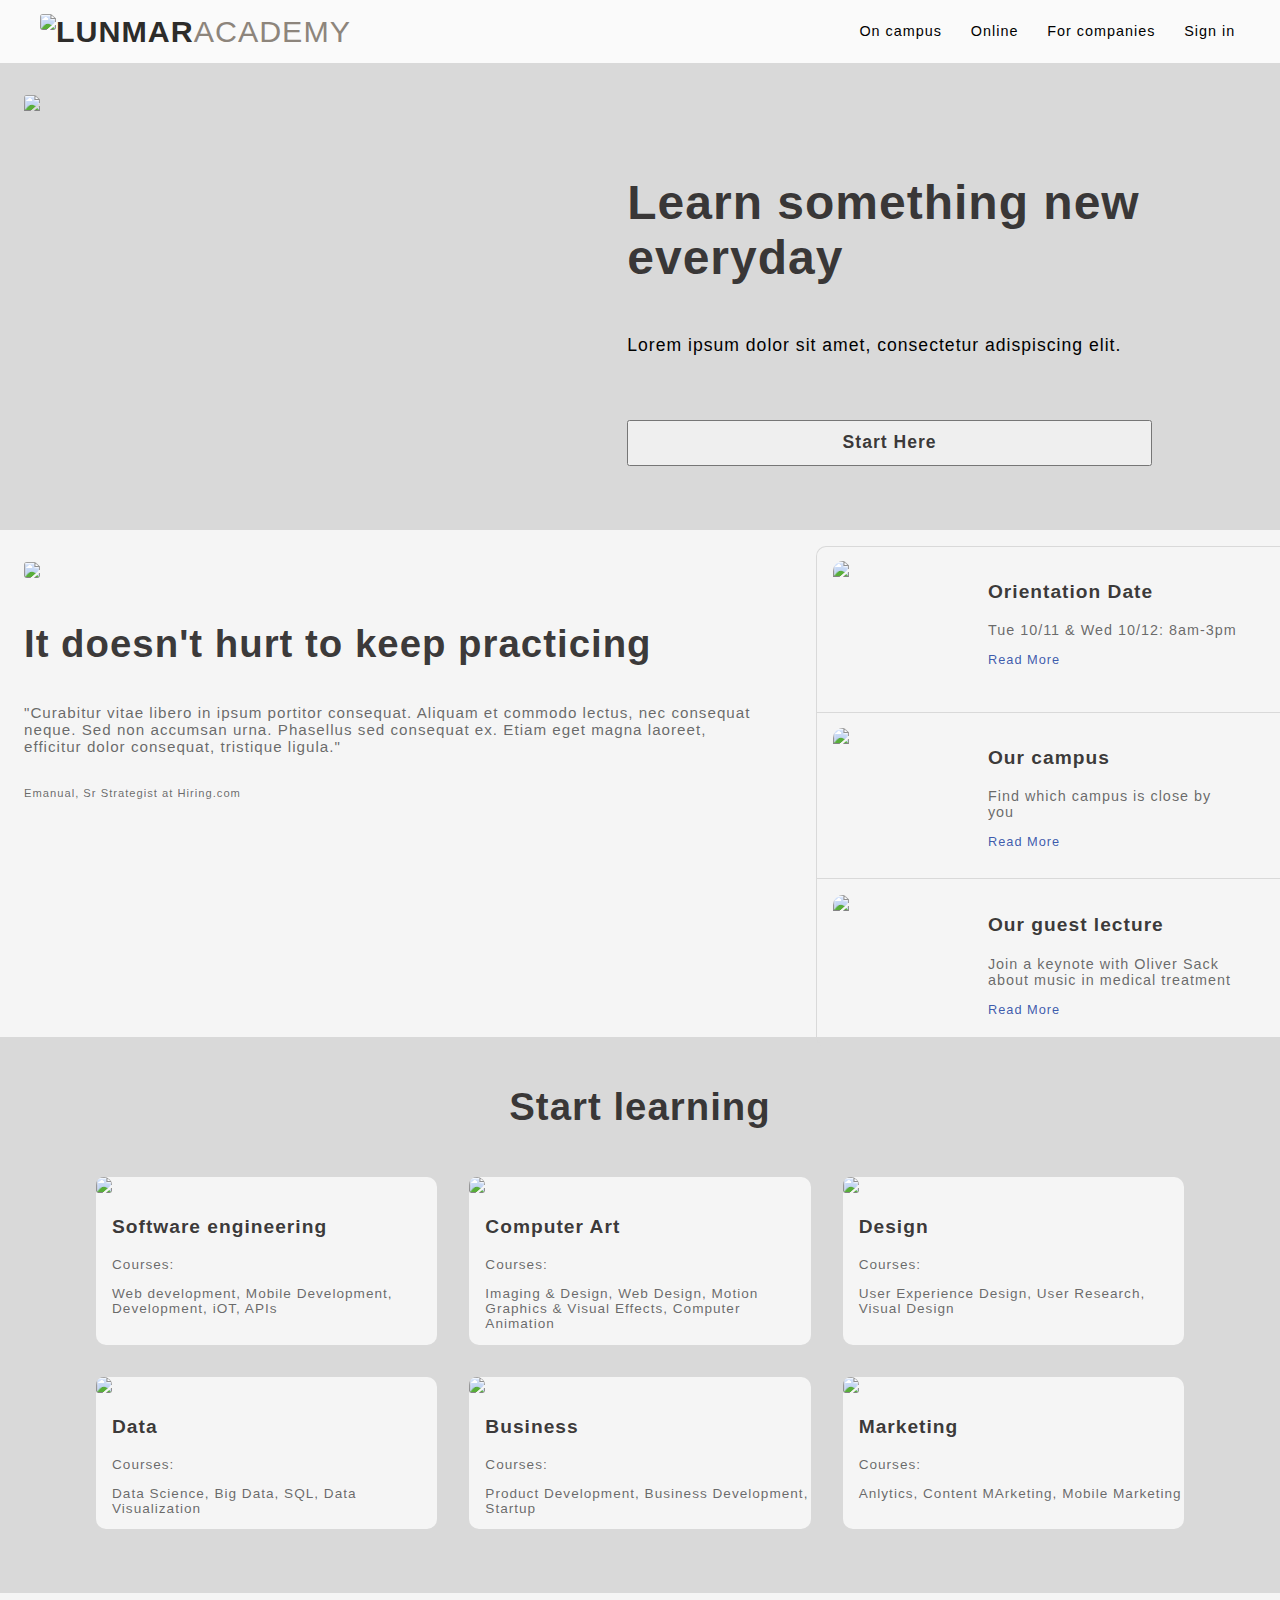
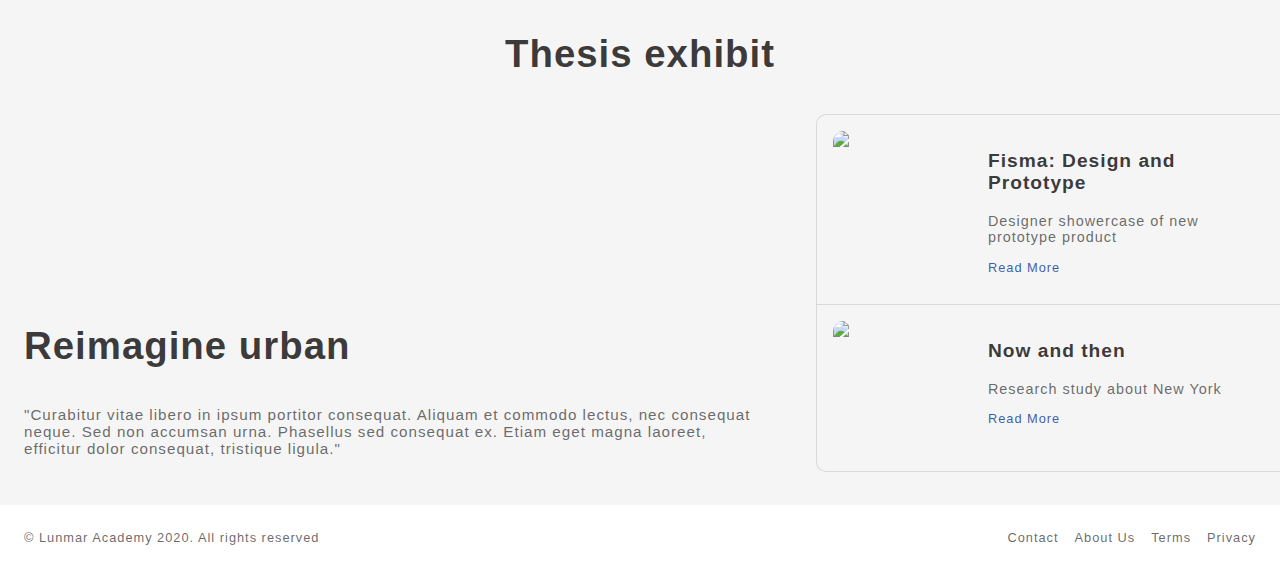
==== index.html @ 56db0f2e "changename" ====
<!DOCTYPE html>
<html lang="en">
<head>
    <meta charset="UTF-8">
    <meta name="viewport" content="width=device-width, initial-scale=1.0">
    <link href="capstone.css" type="text/css" rel="stylesheet">
     <body style = "margin:0">
    <title>Lunmar Academy </title>
    <link rel="shortcut icon" href="/Users/mac/Documents/Projects/Resources/capstone_colmar_assets/images/ic-logo.ico" type="image/x-icon">
    </head>


     <!--top nav bar-->


    <header>
            <div class="leftnav">
                <ul>
                    <li><img src="/Users/mac/Documents/Projects/Resources/capstone_colmar_assets/images/ic-logo.svg" class="imglogo"></li>
                    <li class="colmar">LUNMAR<li class="academy">ACADEMY</li>
                </ul>
            </div>
            <div class="rightnav">
            <ul class="allmenuoptions">
                <a class="menubutton" href="#" ><li class="menuoption">On campus</li></a>
                <a class="menubutton" href="#" ><li class="menuoption">Online</li></a>
                <a class="menubutton" href="#" ><li class="menuoption">For companies</li></a>
                <a class="menubutton" href="#" ><li class="menuoption">Sign in</li></a>
            </ul>
        </div>
    </header>



<body>


        <!-- first block of info -->

        <div class="firstblock">
            <img src="/Users/mac/Documents/Projects/Resources/capstone_colmar_assets/images/banner.jpg" class="firstbannerimg">
            <div class="firstblockrightside">
                <p class="learnsomething">Learn something new everyday</p>
                <p class="lorem">Lorem ipsum dolor sit amet, consectetur adispiscing elit.</p>
                <button>
                    <a href="#" ><p id="startbutton">Start Here</p></a>
                </button>
            </div>
        </div>


        <!-- second block of info -->


        <div class=secondblockmain>
            <div class="secondblock">
                <img src="/Users/mac/Documents/Projects/Resources/capstone_colmar_assets/images/information-main.jpg" class="secondbannerimg">
                <p class="itdoesnthurt">It doesn't hurt to keep practicing</p>
                <p class="curabitur">"Curabitur vitae libero in ipsum portitor consequat. Aliquam et commodo lectus, 
                    nec consequat neque. Sed non accumsan urna. Phasellus sed consequat ex. Etiam eget magna laoreet, efficitur dolor
                    consequat, tristique ligula."</p>
                <p class="emmanual"> Emanual, Sr Strategist at Hiring.com</p>    
            </div>
            <div class="secondblockrightside">
                <div class="block1second">
                    <img src="/Users/mac/Documents/Projects/Resources/capstone_colmar_assets/images/information-orientation.jpg" class="orientationdpic">
                <div class=block1secondwords>
                    <p class="orientationdate">Orientation Date</p>
                    <p class="date">Tue 10/11 & Wed 10/12: 8am-3pm</p>
                    <p class="readmore1"><a href="#">Read More</a></p>
                </div>
             </div>

             <div class="block2second">
                <img src="/Users/mac/Documents/Projects/Resources/capstone_colmar_assets/images/information-campus.jpg" class="campuspic">
                <div class=block2secondwords>
                    <p class="ourcampusblock">Our campus</p>
                    <p class="findwhichcampus">Find which campus is close by you</p>
                    <p class="readmore1"><a href="#">Read More</a></p>
                </div>
            </div>

            <div class="block3second">
                <img src="/Users/mac/Documents/Projects/Resources/capstone_colmar_assets/images/information-guest-lecture.jpg" class="lecturepic">
                <div class=block3secondwords>
                    <p class="ourguest">Our guest lecture</p>
                    <p class="joinkeynote">Join a keynote with Oliver Sack about music in medical treatment</p>
                    <p class="readmore1"><a href="#">Read More</a></p>
                </div>
            </div>
        </div>
    </div>

               

        <!-- third block of info -->


        <div class="thirdblock">
            <p class="startlearning">Start learning</p>

            <div class="thirdblock1strow">
                <div class="row1">
                    <img src="/Users/mac/Documents/Projects/Resources/capstone_colmar_assets/images/course-software.jpg" class="rowpic">
                    <div class="rowwords">
                        <p class="rowtitles">Software engineering</p>
                        <p class="courses">Courses:</p>
                        <p class="listofcourses">Web development, Mobile Development, Development, iOT, APIs</p>
                    </div>
                </div>
                <div class="row2">
                    <img src="/Users/mac/Documents/Projects/Resources/capstone_colmar_assets/images/course-computer-art.jpg" class="rowpic">
                    <div class="rowwords">
                        <p class="rowtitles">Computer Art</p>
                        <p class="courses">Courses:</p>
                        <p class="listofcourses">Imaging & Design, Web Design, Motion Graphics & Visual Effects, Computer Animation</p>
                    </div>
                </div>
                <div class="row3">
                    <img src="/Users/mac/Documents/Projects/Resources/capstone_colmar_assets/images/course-design.jpg" class="rowpic">
                    <div class="rowwords">
                        <p class="rowtitles">Design</p>
                        <p class="courses">Courses:</p>
                        <p class="listofcourses">User Experience Design, User Research, Visual Design</p>
                    </div>
                </div>
            </div>


            <div class="thirdblock2ndrow">
                <div class="row1">
                    <img src="/Users/mac/Documents/Projects/Resources/capstone_colmar_assets/images/course-data.jpg" class="rowpic">
                    <div class="rowwords">
                        <p class="rowtitles">Data</p>
                        <p class="courses">Courses:</p>
                        <p class="listofcourses">Data Science, Big Data, SQL, Data Visualization</p>
                    </div>
                </div>
                <div class="row2">
                    <img src="/Users/mac/Documents/Projects/Resources/capstone_colmar_assets/images/course-business.jpg" class="rowpic">
                    <div class="rowwords">
                        <p class="rowtitles">Business</p>
                        <p class="courses">Courses:</p>
                        <p class="listofcourses">Product Development, Business Development, Startup</p>
                    </div>
                </div>
                <div class="row3">
                    <img src="/Users/mac/Documents/Projects/Resources/capstone_colmar_assets/images/course-marketing.jpg" class="rowpic">
                    <div class="rowwords">
                        <p class="rowtitles">Marketing</p>
                        <p class="courses">Courses:</p>
                        <p class="listofcourses">Anlytics, Content MArketing, Mobile Marketing</p>
                    </div>
                </div>
            </div>
        </div>


        <!--fourth block -->


        <div class="thesis">
            <p class="thesisexhibit">Thesis exhibit</p>
            </div>
            <div class=fourthblockmain>
                <div class="secondblock">
                    <video class="secondbannerimg" loop autoplay muted control>
                        <source src="/Users/mac/Documents/Projects/Resources/capstone_colmar_assets/videos/thesis.mp4" type="video/mp4">
                        </video>
                    <p class="reimagineurban">Reimagine urban</p>
                    <p class="curabitur2">"Curabitur vitae libero in ipsum portitor consequat. Aliquam et commodo lectus, 
                        nec consequat neque. Sed non accumsan urna. Phasellus sed consequat ex. Etiam eget magna laoreet, efficitur dolor
                        consequat, tristique ligula."</p>   
                </div>
                <div class="secondblockrightside">
                    <div class="block4second">
                        <img src="/Users/mac/Documents/Projects/Resources/capstone_colmar_assets/images/thesis-fisma.jpg" class="fismapic">
                    <div class=block4secondwords>
                        <p class="fisma">Fisma: Design and Prototype</p>
                        <p class="designer">Designer showercase of new prototype product</p>
                        <p class="readmore1"><a href="#">Read More</a></p>
                    </div>
                 </div>
    
                 <div class="block4secondsecond">
                    <img src="/Users/mac/Documents/Projects/Resources/capstone_colmar_assets/images/thesis-now-and-then.jpg" class="nycpic">
                    <div class=block4secondwords>
                        <p class="nowandthen">Now and then</p>
                        <p class="research">Research study about New York</p>
                        <p class="readmore1"><a href="#">Read More</a></p>
                    </div>
                </div>
                </div>
                </div>

</body>


                <!--footer-->


                <footer>
                    <div class="completefooter">
                    <div class="footerleft">
                        © Lunmar Academy 2020. All rights reserved
                    </div>
                    <div class="footerright">
                        <a href="#" ><p class="contact">Contact</p></a>
                        <a href="#" ><p class="aboutus">About Us</p></a>
                        <a href="#" ><p class="terms">Terms</p></a>
                        <a href="#" ><p class="privacy">Privacy</p></a>
                   </div> 
                </div>
                </footer>
---- capstone.css ----
* {
    letter-spacing: 1px;
    font-family:  "Verdana", sans-serif;   

}

img {
    border-radius: 3px;

}

a {
    text-decoration: none;
    color: inherit;

}

a:hover {
    color: rgb(175, 174, 174);
    transition: 70ms linear 70ms;

}

header ul {
    list-style: none;
    display: flex;

}



/* nav bar start*/



header {
    height: 4rem;
    max-width: 100%;
    background-color: hsl(71, 0%, 98%);
    display: flex;
    justify-content: space-between;
    align-items: center;
    margin-top: -1.18rem;

}

.navleft {
    display: inline-flex;
    align-items: center;

}

.imglogo {
    height: 2.6rem;
    padding-left: -1rem;

}

.colmar {
    font-size: 1.9rem;
    font-weight: bold;
    color:hsl(51, 3%, 17%);

}

.academy {
    font-size: 1.9rem;
    color: hsl(30, 7%, 52%)

}

.navright {
    display: inline-flex;
    align-items: center;

}

.allmenuoptions {
    padding-right: 1rem;

}


.menuoption {
    padding-right: 1.8rem;
    font-size: .9rem;

}


/*body start */



.firstblock {
    background-color: hsl(0, 0%, 85%);
    display: flex;

}

.firstbannerimg {
    width: 60%;
    height: auto;
    margin-top: 2rem;
    margin-left: 1.5rem;
    margin-right: 1.8rem;
    margin-bottom: 2rem;

}

.firstblockrightside {
    display: flex;
    flex-flow: column;
    justify-content: center;
    margin-left: 2rem;
    margin-right: 10%;
    margin-top: 5%;
    margin-bottom: 5%;
    
}

.learnsomething {
    font-size: 300%;
    color: rgba(41, 39, 39, 0.904);
    font-weight: bolder;
    margin-bottom: 2rem;
    
}

.lorem {
    margin-bottom: 4rem;
    font-size: 1.1rem;
    
}

#startbutton {
    font-size: 1.1rem;
    font-weight: 600;
    color: rgba(41, 39, 39, 0.904);
    margin-right: -.5rem;
    margin-left: -.5rem;
    margin-top: -.2rem;
    margin-bottom: -.2rem;
    padding: .8rem;
    border-radius: 2.3px;

}

#startbutton:hover {
    background-color: rgba(170, 170, 170, 0.596);
    transition: 100ms linear 100ms;
    
}


/* second block */


.secondblockmain {
    display: flex;
    background-color: rgb(245, 245, 245);
}

.secondblock {
    display: block;
    max-width: 60%;
    padding-right: 3rem;
    padding-top: 2rem;
    
}

.secondbannerimg {
    margin-left: 1.5rem;
    margin-right: 1.8rem;
    margin-bottom: .1rem;
    width: 100%;
}

.itdoesnthurt {
    font-size: 2.4rem;
    color: rgba(41, 39, 39, 0.904);
    font-weight: bolder;
    margin-left: 1.5rem;

}

.curabitur {
    font-size: .95rem;
    font-weight: 100;
    margin-left: 1.5rem;
    color: rgba(92, 92, 92, 0.904);
}

.emmanual {
    margin-left: 1.5rem;
    color: rgba(92, 92, 92, 0.904);
    margin-top: 2rem;
    margin-bottom: 3.5rem;
    font-size: .7rem;

}


/* right side of second block */


.secondblockrightside {
    display: flex;
    flex-flow: wrap column;
    width: 40%;

}

.block1second {
    display: flex;
    padding-bottom: 1rem;
    margin-top: 1rem;
    padding-top: .91rem;
    padding-left: 1rem;
    border-top: 1px solid  hsl(0, 0%, 85%);
    border-left: 1px solid  hsl(0, 0%, 85%);
    border-bottom: 1px solid  hsl(0, 0%, 85%);
    border-top-left-radius: 10px;

}

.block1secondwords, .block2secondwords, .block3secondwords {
    display: block;
    width: 65%;
    padding-left: 1.2rem;
    padding-right: 2.5rem;
    
}

.orientationdpic, .campuspic, .lecturepic  {
    width: 35%;
    border-radius: 10px;

}

.orientationdate, .ourcampusblock, .ourguest {
    color: rgba(41, 39, 39, 0.904);
    font-size: 1.2rem;
    font-weight: bold;

}

.date, .findwhichcampus, .joinkeynote {
    color: rgba(92, 92, 92, 0.904);
    font-size: .9rem;
    font-weight: 100;

}

.readmore1 {
    color: rgba(44, 76, 165, 0.904);
    font-size: .8rem;

}

.block2second {
    display: flex;
    padding-top: .91rem;
    padding-bottom: 1rem;
    padding-left: 1rem;
    border-left: 1px solid  hsl(0, 0%, 85%);

}

.block3second {
    display: flex;
    padding-top: 1rem;
    padding-left: 1rem;
    padding-bottom: 1rem;
    border-top: 1px solid  hsl(0, 0%, 85%);
    border-bottom: 1px solid  hsl(0, 0%, 85%);
    border-left: 1px solid  hsl(0, 0%, 85%);
    border-bottom-left-radius: 10px;

}


/* third block */


.thirdblock {
    background-color: hsl(0, 0%, 85%);
    margin-top: -3rem;

}

.startlearning {
    display: flex;
    justify-content: center;
    padding-top: 3rem;
    margin-bottom: 3rem;
    font-size: 2.4rem;
    font-weight: bolder;
    color: rgba(41, 39, 39, 0.904);

}

.thirdblock1strow {
    display: inline-flex;
    padding-left: 6rem;
    padding-right: 6rem;
    max-width: 100%;

}

.rowpic {
    height: auto;
    width: 100%;
    border-top-left-radius: 10px;
    border-top-right-radius: 10px;
  
}

.courses {
    margin-bottom: .5rem;

}

.rowtitles {
    color: rgba(41, 39, 39, 0.904);
    font-size: 1.2rem;
    font-weight: bold;

}

.rowwords {
    padding-left: 1rem;

}

.courses, .listofcourses {
    font-size: .85rem;
    font-weight: 100;
    color: rgba(92, 92, 92, 0.904);

}

.row1 {
    margin-right: 2rem;
    width: 50%;
    background-color: rgb(245, 245, 245);
    border-radius: 10px;

}

.row2 {
    margin-right: 2rem;
    width: 50%;
    background-color: rgb(245, 245, 245);
    border-radius: 10px;

}

.row3 {
    width: 50%;
    background-color: rgb(245, 245, 245);
    border-radius: 10px;

}

.thirdblock2ndrow {
    display: inline-flex;
    padding-left: 6rem;
    padding-right: 6rem;
    padding-top: 2rem;
    padding-bottom: 5rem;

}


/* fourth block */


.thesis {
    background-color: rgb(245, 245, 245);
    justify-content: center;
    display: flex;
    margin-top: -1rem;
    margin-bottom: -1rem;
    font-size: 2.4rem;
    font-weight: bolder;
    color: rgba(41, 39, 39, 0.904);

}

.fourthblockmain {
    display: flex;
    width: 100%;
    background-color: rgb(245, 245, 245);
    padding-bottom: 2rem;

}

.fourthblockbody {
    display: block;
    max-width: 60%;
    padding-right: 3rem;
    padding-top: 2rem;
    
}

.secondbannerimg {
    margin-left: 1.5rem;
    margin-right: 1.8rem;
    margin-bottom: .1rem;
    max-width: 100%;

}

.reimagineurban {
    font-size: 2.4rem;
    color: rgba(41, 39, 39, 0.904);
    font-weight: bolder;
    margin-left: 1.5rem;

}

.curabitur2 {
    font-size: .95rem;
    font-weight: 100;
    margin-left: 1.5rem;
    color: rgba(92, 92, 92, 0.904);

}


/* fourth block right side */


.block4blockrightside {
    display: flex;
    flex-flow: wrap column;
    width: 40%;

}

.block4second {
    display: flex;
    margin-top: 1rem;
    padding-bottom: 1rem;
    padding-top: 1rem;
    padding-left: 1rem;
    border-top: 1px solid  hsl(0, 0%, 85%);
    border-left: 1px solid  hsl(0, 0%, 85%);
    border-top-left-radius: 10px;

}

.block4secondsecond {
    display: flex;
    padding-bottom: 1rem;
    padding-top: 1rem;
    padding-left: 1rem;
    border-top: 1px solid  hsl(0, 0%, 85%);
    border-left: 1px solid  hsl(0, 0%, 85%);
    border-bottom: 1px solid hsl(0, 0%, 85%);
    border-bottom-left-radius: 10px;
}

.block4secondwords{
    display: block;
    width: 65%;
    padding-left: 1.2rem;
    padding-right: 2.5rem;
    
}

.fismapic, .nycpic{
    width: 35%;
    border-radius: 10px;
    
}

.fisma, .nowandthen {
    color: rgba(41, 39, 39, 0.904);
    font-size: 1.2rem;
    font-weight: bold;

}

.designer, .research {
    color: rgba(92, 92, 92, 0.904);
    font-size: .9rem;
    font-weight: 100;

}


/* footer */



footer {
    font-size: .8rem;
    font-weight: 100;
    color: rgba(92, 92, 92, 0.904);

}

.completefooter {
    display: flex;
    justify-content: space-between;
    align-items: center;
    padding-top: .8rem;
    padding-bottom: 1rem;
    
}

.footerleft {
    display: flex;
    padding-left: 1.5rem;
    
}

.footerright {
    display: flex;

}


.contact, .aboutus, .terms {
    padding-right: 1rem;

}

.privacy {
    padding-right: 1.5rem;
   
}
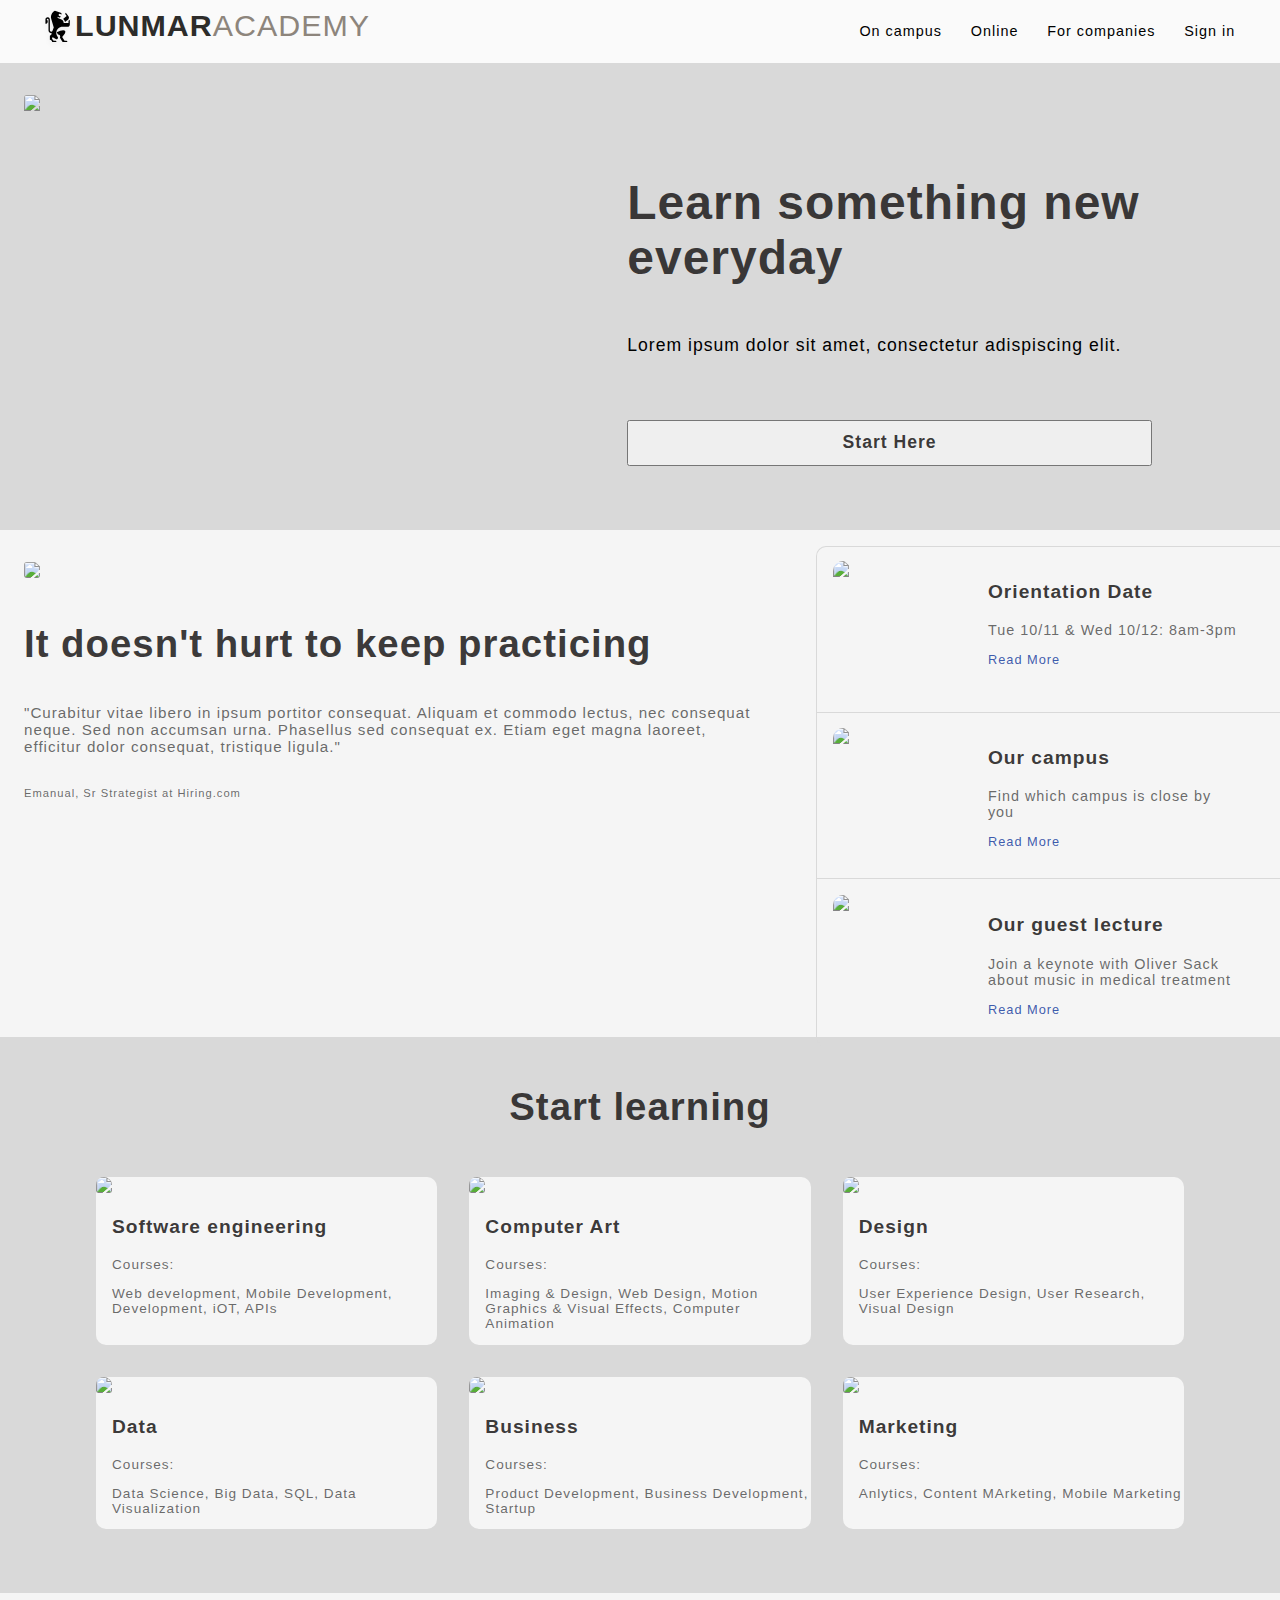
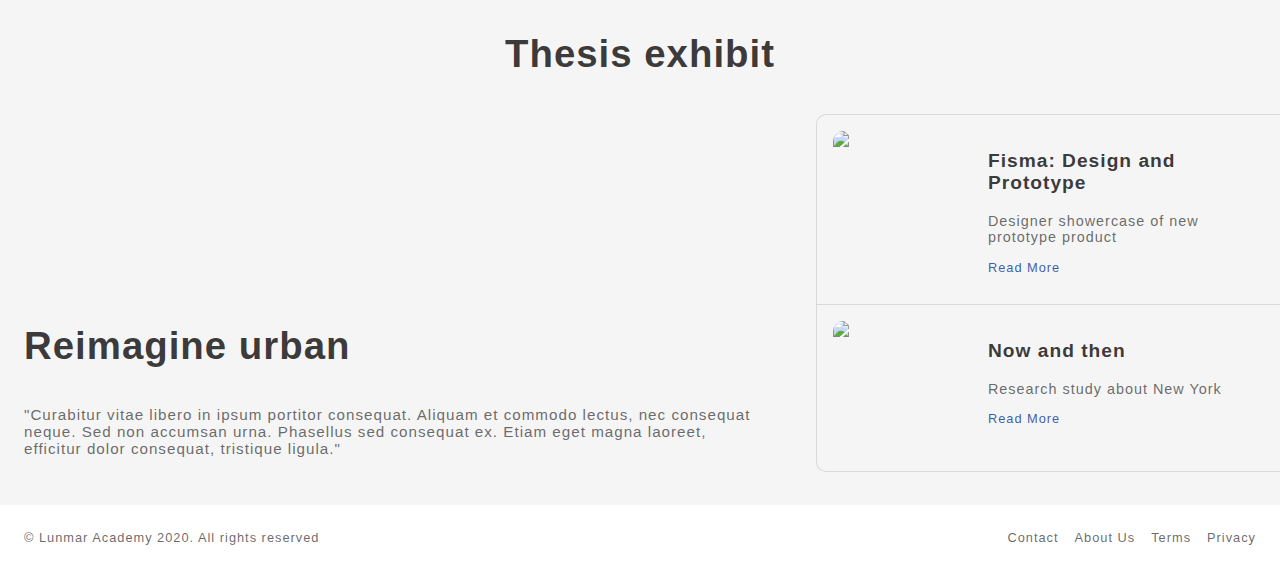
==== commit 4a038b18: "testchange" ====
--- a/index.html
+++ b/index.html
@@ -16,7 +16,7 @@
     <header>
             <div class="leftnav">
                 <ul>
-                    <li><img src="/Users/mac/Documents/Projects/Resources/capstone_colmar_assets/images/ic-logo.svg" class="imglogo"></li>
+                    <li><img src="capstone_colmar_assets/images/ic-logo.svg" class="imglogo"></li>
                     <li class="colmar">LUNMAR<li class="academy">ACADEMY</li>
                 </ul>
             </div>
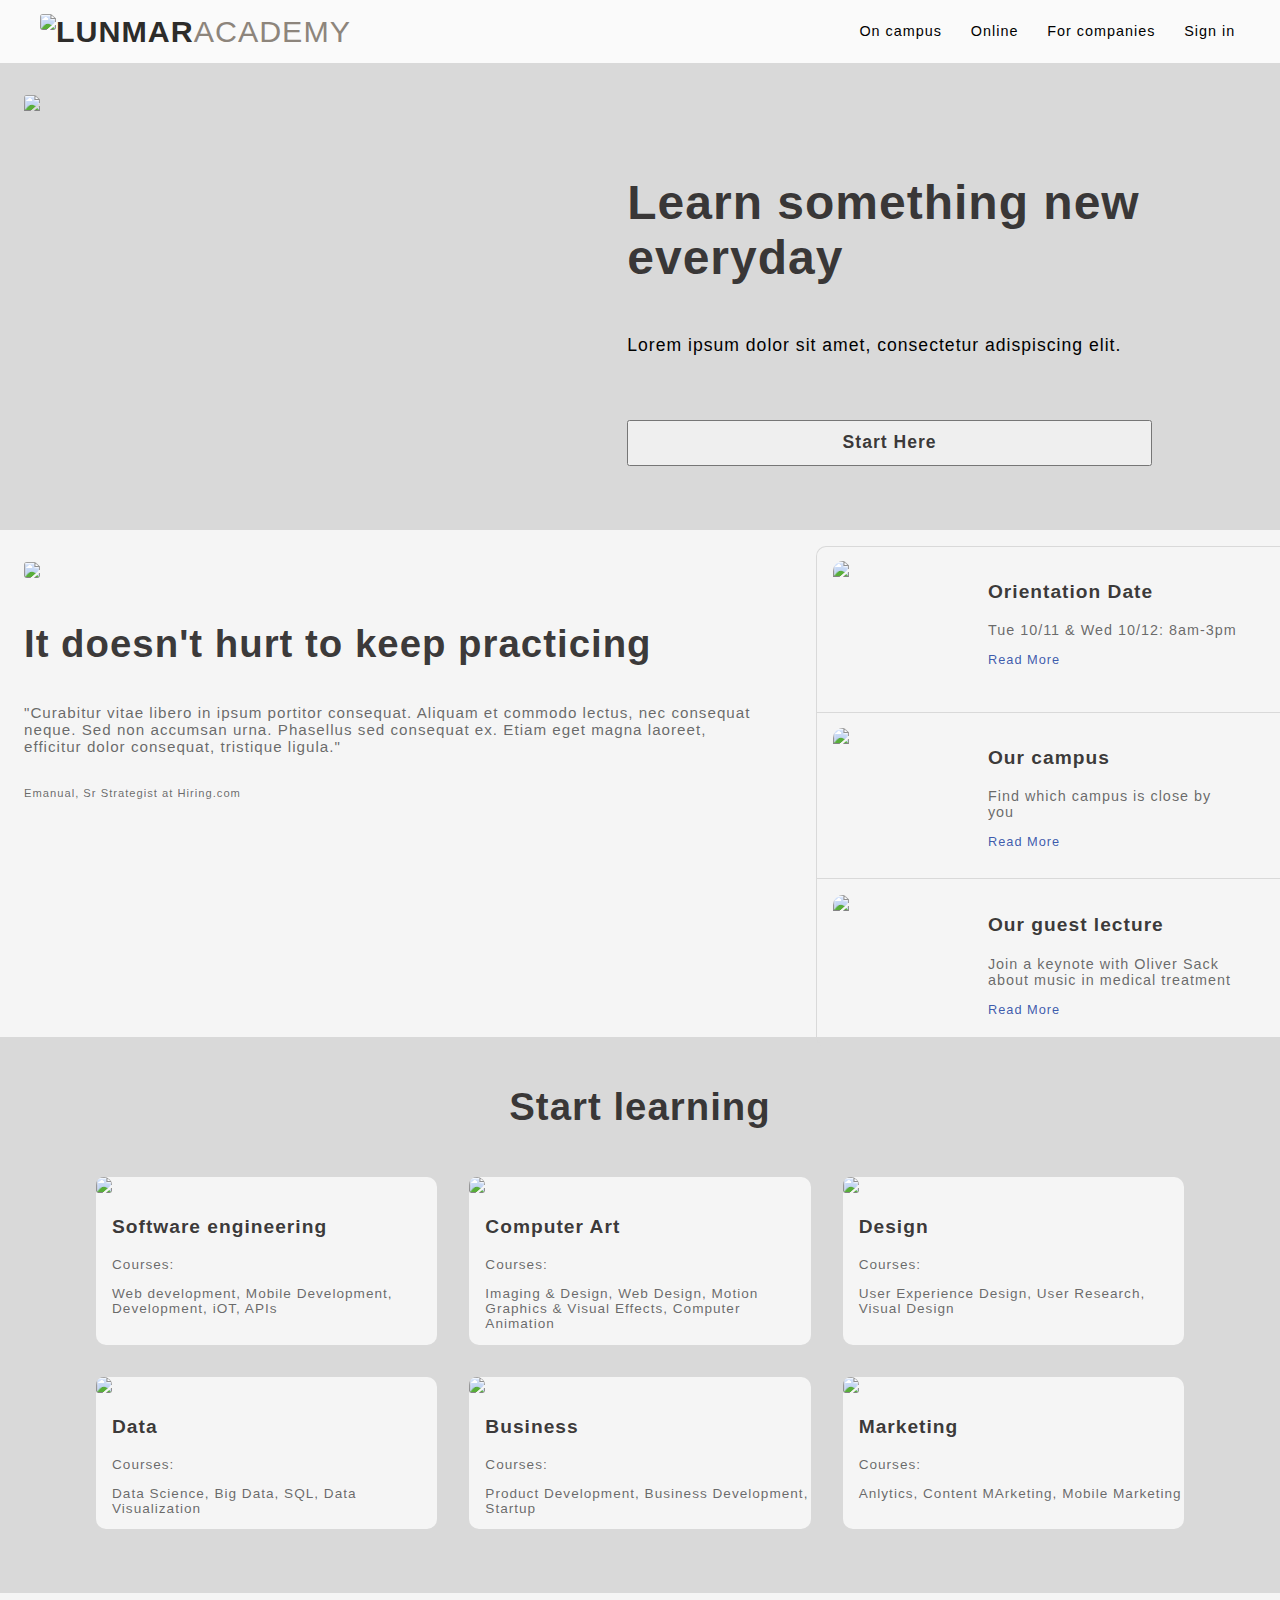
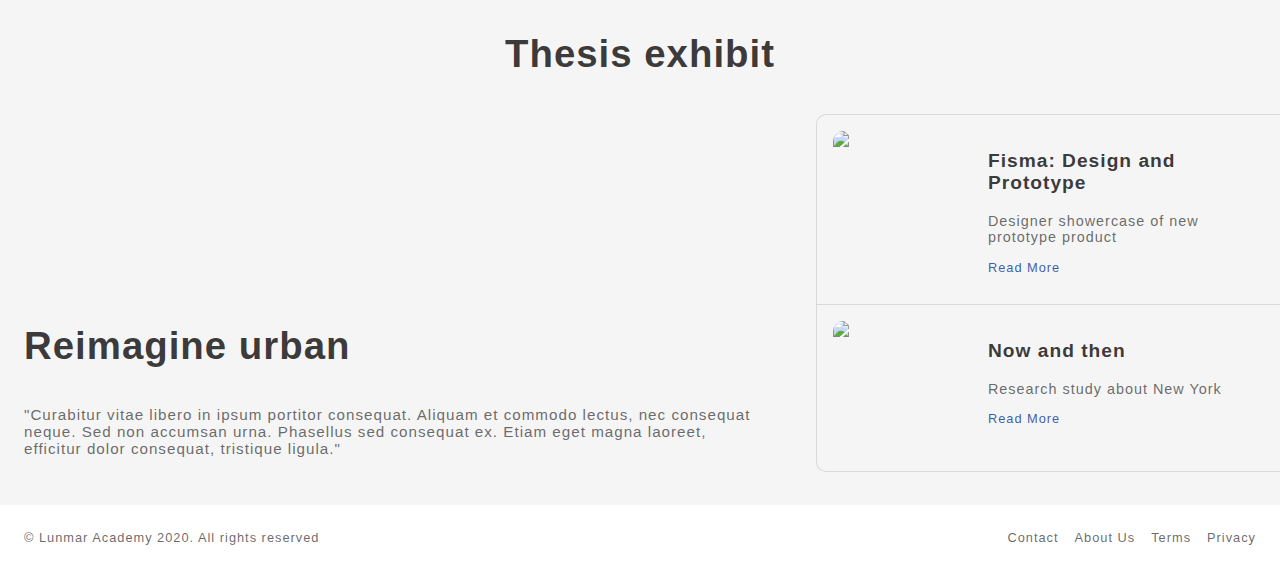
==== commit fd1b70ee: "test2" ====
--- a/index.html
+++ b/index.html
@@ -16,7 +16,7 @@
     <header>
             <div class="leftnav">
                 <ul>
-                    <li><img src="capstone_colmar_assets/images/ic-logo.svg" class="imglogo"></li>
+                    <li><img src="https://raw.githubusercontent.com/alfonso904/alfonso904.github.io/master/capstone_colmar_assets/images/ic-logo.svg" class="imglogo"></li>
                     <li class="colmar">LUNMAR<li class="academy">ACADEMY</li>
                 </ul>
             </div>
